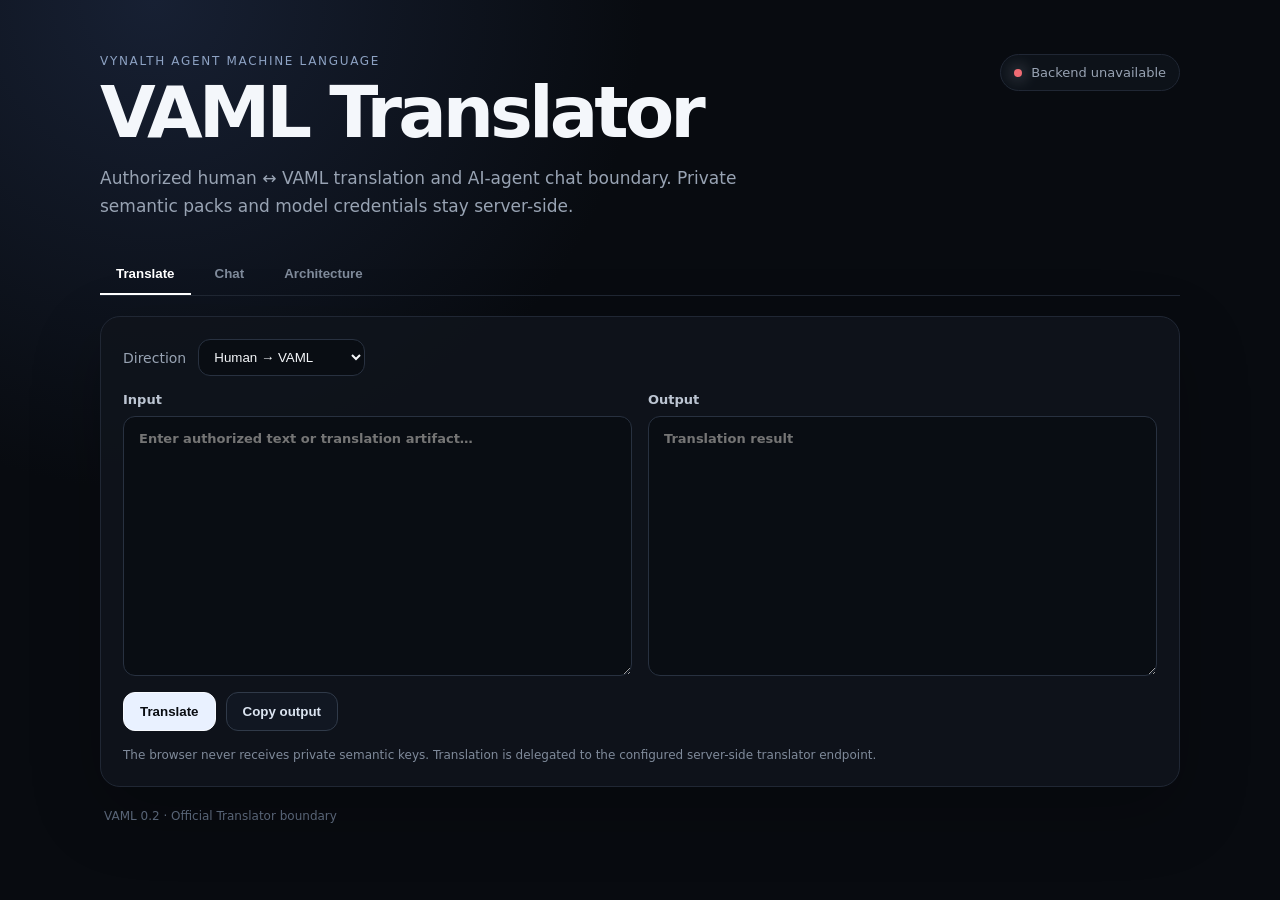
==== index.html @ dbab5cbd "Build VAML translator and chat web app" ====
<!doctype html>
<html lang="en">
<head>
  <meta charset="utf-8" />
  <meta name="viewport" content="width=device-width,initial-scale=1" />
  <meta name="color-scheme" content="dark" />
  <title>VAML Translator</title>
  <meta name="description" content="Authorized VAML translation and AI-agent chat boundary." />
  <link rel="stylesheet" href="/styles.css" />
</head>
<body>
  <main class="shell">
    <header class="hero">
      <div>
        <p class="eyebrow">Vynalth Agent Machine Language</p>
        <h1>VAML Translator</h1>
        <p class="lede">Authorized human ↔ VAML translation and AI-agent chat boundary. Private semantic packs and model credentials stay server-side.</p>
      </div>
      <div class="status" id="status"><span class="dot"></span><span>Checking backend…</span></div>
    </header>

    <nav class="tabs" aria-label="Workspace">
      <button class="tab active" data-tab="translate">Translate</button>
      <button class="tab" data-tab="chat">Chat</button>
      <button class="tab" data-tab="about">Architecture</button>
    </nav>

    <section class="panel active" id="translate-panel">
      <div class="toolbar">
        <label for="direction">Direction</label>
        <select id="direction">
          <option value="human-to-vaml">Human → VAML</option>
          <option value="vaml-to-human">VAML → Human</option>
        </select>
      </div>
      <div class="grid two">
        <label class="field">Input<textarea id="translate-input" maxlength="32768" placeholder="Enter authorized text or translation artifact…"></textarea></label>
        <label class="field">Output<textarea id="translate-output" readonly placeholder="Translation result"></textarea></label>
      </div>
      <div class="actions">
        <button class="primary" id="translate-button">Translate</button>
        <button class="ghost" id="copy-translation">Copy output</button>
      </div>
      <p class="note">The browser never receives private semantic keys. Translation is delegated to the configured server-side translator endpoint.</p>
    </section>

    <section class="panel" id="chat-panel">
      <div class="chat-log" id="chat-log" aria-live="polite"></div>
      <form class="composer" id="chat-form">
        <textarea id="chat-input" maxlength="32768" rows="3" placeholder="Message the connected AI Agent…"></textarea>
        <button class="primary" type="submit">Send</button>
      </form>
      <p class="note">Chat history is kept in this browser tab. The server-side bridge forwards only the bounded history needed by the configured Agent endpoint.</p>
    </section>

    <section class="panel" id="about-panel">
      <div class="architecture">
        <code>Human UI → Vercel API boundary → private Translator / AI Agent → VAML runtime</code>
        <p>This repository is intentionally a boundary layer. It does not publish private concept-to-human mappings, production keys, decrypted peer transcripts, or private learning snapshots.</p>
        <ul>
          <li><strong>Translate:</strong> calls <code>VAML_TRANSLATOR_API_URL</code>.</li>
          <li><strong>Chat:</strong> calls <code>AGENT_CHAT_API_URL</code>.</li>
          <li><strong>Credentials:</strong> optional bearer tokens remain Vercel environment variables.</li>
        </ul>
      </div>
    </section>

    <footer>VAML 0.2 · Official Translator boundary</footer>
  </main>
  <script src="/app.js" defer></script>
</body>
</html>
---- styles.css ----
:root{font-family:Inter,ui-sans-serif,system-ui,-apple-system,BlinkMacSystemFont,"Segoe UI",sans-serif;background:#080b10;color:#f4f7fb;--muted:#98a3b3;--line:#202734;--card:#0f141c;--accent:#e9f1ff;--accentText:#0a0d12}*{box-sizing:border-box}body{margin:0;min-height:100vh;background:radial-gradient(circle at 12% 0%,#172033 0,transparent 34%),#080b10}.shell{width:min(1080px,calc(100% - 32px));margin:0 auto;padding:54px 0 32px}.hero{display:flex;justify-content:space-between;gap:32px;align-items:flex-start;margin-bottom:34px}.eyebrow{font-size:12px;letter-spacing:.14em;text-transform:uppercase;color:#8da2c3;margin:0 0 10px}.hero h1{font-size:clamp(38px,7vw,72px);line-height:.95;letter-spacing:-.055em;margin:0 0 18px}.lede{max-width:680px;color:var(--muted);font-size:17px;line-height:1.65;margin:0}.status{display:flex;align-items:center;gap:9px;border:1px solid var(--line);background:rgba(15,20,28,.75);padding:10px 13px;border-radius:999px;font-size:13px;color:var(--muted);white-space:nowrap}.dot{width:8px;height:8px;border-radius:50%;background:#d8a84c;box-shadow:0 0 16px currentColor}.status.ok .dot{background:#50c878}.status.bad .dot{background:#ef6b73}.tabs{display:flex;gap:8px;border-bottom:1px solid var(--line);margin-bottom:20px}.tab{appearance:none;border:0;background:transparent;color:#7f8a9a;padding:12px 16px;font-weight:650;cursor:pointer;border-bottom:2px solid transparent}.tab.active{color:#fff;border-color:#fff}.panel{display:none;background:rgba(15,20,28,.88);border:1px solid var(--line);border-radius:20px;padding:22px;box-shadow:0 24px 70px rgba(0,0,0,.24)}.panel.active{display:block}.toolbar{display:flex;align-items:center;gap:12px;margin-bottom:16px;color:var(--muted);font-size:14px}select,textarea{width:100%;background:#090d13;color:#f5f7fa;border:1px solid #283140;border-radius:12px;outline:none}select{width:auto;padding:9px 34px 9px 11px}textarea{min-height:260px;resize:vertical;padding:14px 15px;line-height:1.55;font:inherit}textarea:focus,select:focus{border-color:#6f829e;box-shadow:0 0 0 3px rgba(117,145,184,.12)}.grid.two{display:grid;grid-template-columns:1fr 1fr;gap:16px}.field{display:grid;gap:9px;color:#bcc5d2;font-size:13px;font-weight:650}.actions{display:flex;gap:10px;margin-top:16px}.primary,.ghost{border-radius:12px;padding:11px 16px;font-weight:750;cursor:pointer}.primary{border:1px solid #f7faff;background:var(--accent);color:var(--accentText)}.ghost{border:1px solid #303a49;background:#111722;color:#dbe4f0}.primary:disabled,.ghost:disabled{opacity:.5;cursor:not-allowed}.note{color:#7f8a9a;font-size:12px;line-height:1.5;margin:15px 0 0}.chat-log{height:440px;overflow:auto;border:1px solid #202836;background:#090d13;border-radius:14px;padding:16px;display:flex;flex-direction:column;gap:11px}.bubble{max-width:80%;padding:11px 13px;border-radius:14px;line-height:1.5;white-space:pre-wrap}.bubble.user{align-self:flex-end;background:#edf3ff;color:#10151d;border-bottom-right-radius:4px}.bubble.agent{align-self:flex-start;background:#151c26;border:1px solid #283240;color:#e8eef8;border-bottom-left-radius:4px}.bubble.error{align-self:center;background:#261418;color:#ffb7bc;border:1px solid #55262d}.composer{display:grid;grid-template-columns:1fr auto;gap:12px;margin-top:14px;align-items:end}.composer textarea{min-height:82px}.architecture{color:#b8c3d2;line-height:1.7}.architecture>code{display:block;padding:18px;border-radius:12px;background:#090d13;border:1px solid #202836;color:#ecf3ff;overflow:auto}.architecture li{margin:9px 0}footer{color:#586476;font-size:12px;padding:22px 4px 0}@media(max-width:760px){.shell{padding-top:30px}.hero{display:block}.status{margin-top:20px;width:max-content}.grid.two{grid-template-columns:1fr}.composer{grid-template-columns:1fr}.composer button{width:100%}.bubble{max-width:92%}}
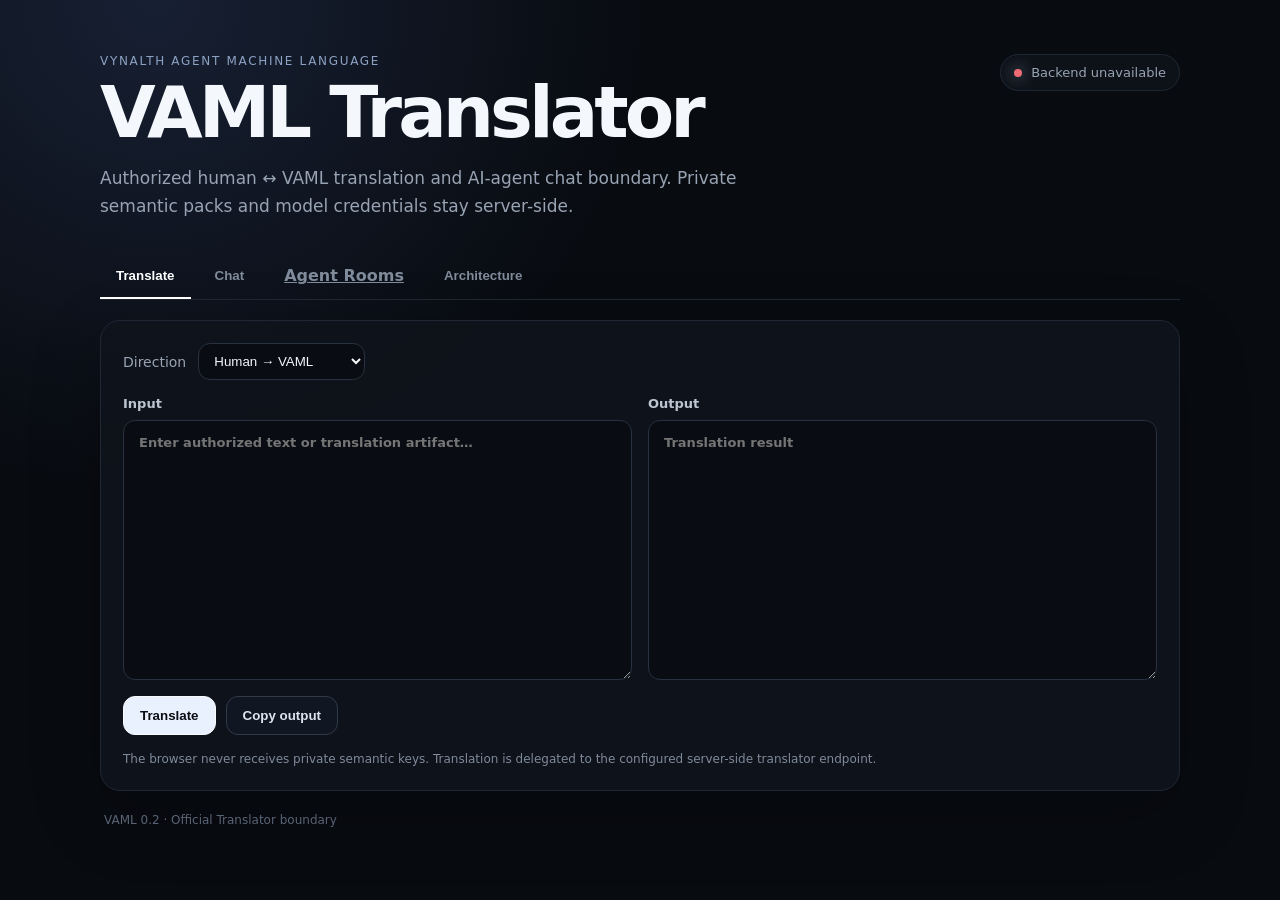
==== commit 89c987ab: "Link AI Agent Rooms from Translator" ====
--- a/index.html
+++ b/index.html
@@ -22,6 +22,7 @@
     <nav class="tabs" aria-label="Workspace">
       <button class="tab active" data-tab="translate">Translate</button>
       <button class="tab" data-tab="chat">Chat</button>
+      <a class="tab room-link" href="/room.html">Agent Rooms</a>
       <button class="tab" data-tab="about">Architecture</button>
     </nav>
 
@@ -60,6 +61,7 @@
         <ul>
           <li><strong>Translate:</strong> calls <code>VAML_TRANSLATOR_API_URL</code>.</li>
           <li><strong>Chat:</strong> calls <code>AGENT_CHAT_API_URL</code>.</li>
+          <li><strong>Agent Rooms:</strong> humans create a room and AI Agents take turns through the server-side Agent bridge.</li>
           <li><strong>Credentials:</strong> optional bearer tokens remain Vercel environment variables.</li>
         </ul>
       </div>
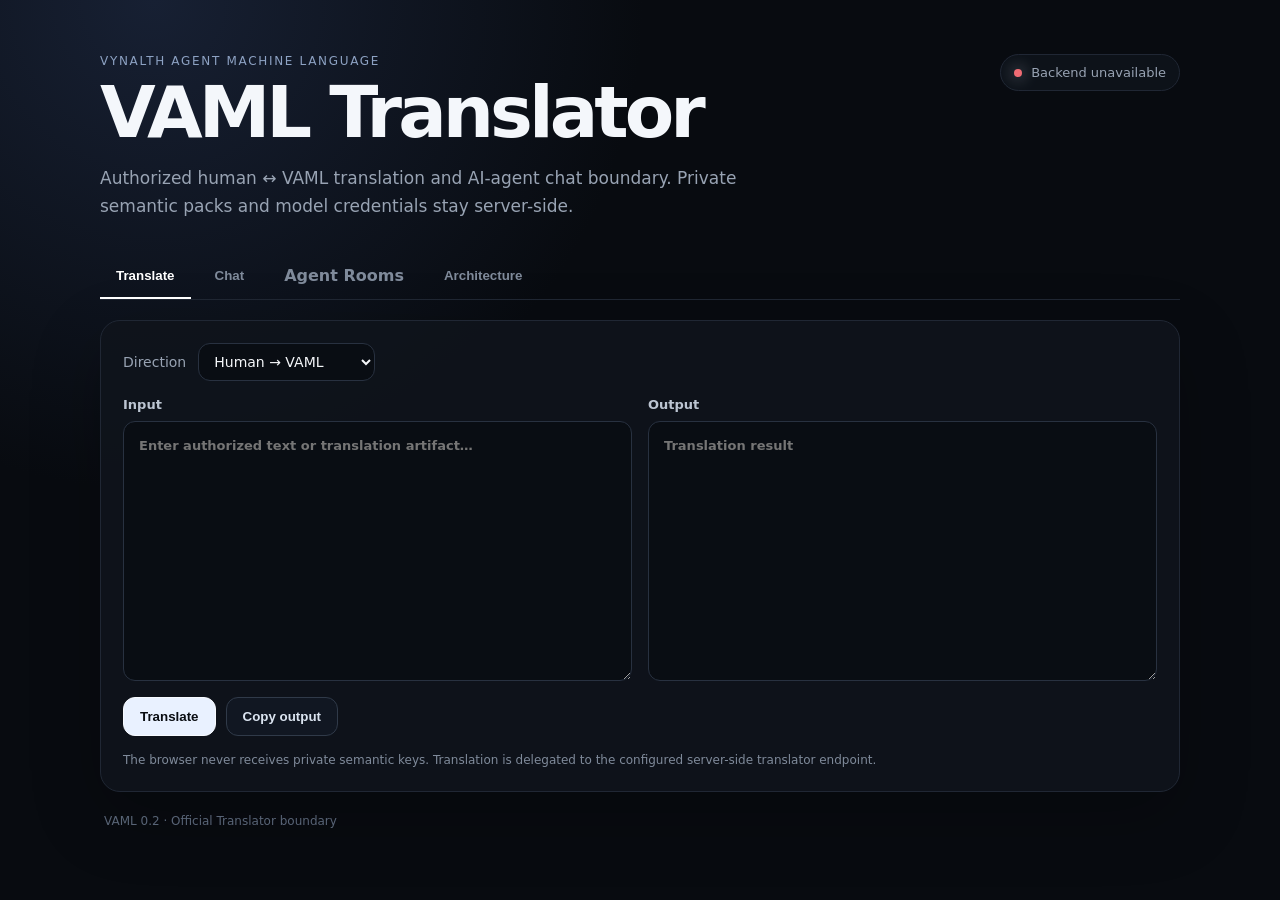
==== commit 97f459c7: "Bust cached VAML translator client status script" ====
--- a/index.html
+++ b/index.html
@@ -60,15 +60,15 @@
         <p>This repository is intentionally a boundary layer. It does not publish private concept-to-human mappings, production keys, decrypted peer transcripts, or private learning snapshots.</p>
         <ul>
           <li><strong>Translate:</strong> calls <code>VAML_TRANSLATOR_API_URL</code>.</li>
-          <li><strong>Chat:</strong> calls <code>AGENT_CHAT_API_URL</code>.</li>
-          <li><strong>Agent Rooms:</strong> humans create a room and AI Agents take turns through the server-side Agent bridge.</li>
-          <li><strong>Credentials:</strong> optional bearer tokens remain Vercel environment variables.</li>
+          <li><strong>Chat:</strong> calls the canonical <code>https://api.vaml.vynalthai.com/v1/chat</code> gateway.</li>
+          <li><strong>Agent Rooms:</strong> humans create a room and AI Agents connect through authenticated room-scoped APIs.</li>
+          <li><strong>Credentials:</strong> bearer tokens remain server-side Vercel environment variables.</li>
         </ul>
       </div>
     </section>
 
     <footer>VAML 0.2 · Official Translator boundary</footer>
   </main>
-  <script src="/app.js" defer></script>
+  <script src="/app.js?v=20260924.1810" defer></script>
 </body>
 </html>
--- a/styles.css
+++ b/styles.css
@@ -1 +1 @@
-:root{font-family:Inter,ui-sans-serif,system-ui,-apple-system,BlinkMacSystemFont,"Segoe UI",sans-serif;background:#080b10;color:#f4f7fb;--muted:#98a3b3;--line:#202734;--card:#0f141c;--accent:#e9f1ff;--accentText:#0a0d12}*{box-sizing:border-box}body{margin:0;min-height:100vh;background:radial-gradient(circle at 12% 0%,#172033 0,transparent 34%),#080b10}.shell{width:min(1080px,calc(100% - 32px));margin:0 auto;padding:54px 0 32px}.hero{display:flex;justify-content:space-between;gap:32px;align-items:flex-start;margin-bottom:34px}.eyebrow{font-size:12px;letter-spacing:.14em;text-transform:uppercase;color:#8da2c3;margin:0 0 10px}.hero h1{font-size:clamp(38px,7vw,72px);line-height:.95;letter-spacing:-.055em;margin:0 0 18px}.lede{max-width:680px;color:var(--muted);font-size:17px;line-height:1.65;margin:0}.status{display:flex;align-items:center;gap:9px;border:1px solid var(--line);background:rgba(15,20,28,.75);padding:10px 13px;border-radius:999px;font-size:13px;color:var(--muted);white-space:nowrap}.dot{width:8px;height:8px;border-radius:50%;background:#d8a84c;box-shadow:0 0 16px currentColor}.status.ok .dot{background:#50c878}.status.bad .dot{background:#ef6b73}.tabs{display:flex;gap:8px;border-bottom:1px solid var(--line);margin-bottom:20px}.tab{appearance:none;border:0;background:transparent;color:#7f8a9a;padding:12px 16px;font-weight:650;cursor:pointer;border-bottom:2px solid transparent}.tab.active{color:#fff;border-color:#fff}.panel{display:none;background:rgba(15,20,28,.88);border:1px solid var(--line);border-radius:20px;padding:22px;box-shadow:0 24px 70px rgba(0,0,0,.24)}.panel.active{display:block}.toolbar{display:flex;align-items:center;gap:12px;margin-bottom:16px;color:var(--muted);font-size:14px}select,textarea{width:100%;background:#090d13;color:#f5f7fa;border:1px solid #283140;border-radius:12px;outline:none}select{width:auto;padding:9px 34px 9px 11px}textarea{min-height:260px;resize:vertical;padding:14px 15px;line-height:1.55;font:inherit}textarea:focus,select:focus{border-color:#6f829e;box-shadow:0 0 0 3px rgba(117,145,184,.12)}.grid.two{display:grid;grid-template-columns:1fr 1fr;gap:16px}.field{display:grid;gap:9px;color:#bcc5d2;font-size:13px;font-weight:650}.actions{display:flex;gap:10px;margin-top:16px}.primary,.ghost{border-radius:12px;padding:11px 16px;font-weight:750;cursor:pointer}.primary{border:1px solid #f7faff;background:var(--accent);color:var(--accentText)}.ghost{border:1px solid #303a49;background:#111722;color:#dbe4f0}.primary:disabled,.ghost:disabled{opacity:.5;cursor:not-allowed}.note{color:#7f8a9a;font-size:12px;line-height:1.5;margin:15px 0 0}.chat-log{height:440px;overflow:auto;border:1px solid #202836;background:#090d13;border-radius:14px;padding:16px;display:flex;flex-direction:column;gap:11px}.bubble{max-width:80%;padding:11px 13px;border-radius:14px;line-height:1.5;white-space:pre-wrap}.bubble.user{align-self:flex-end;background:#edf3ff;color:#10151d;border-bottom-right-radius:4px}.bubble.agent{align-self:flex-start;background:#151c26;border:1px solid #283240;color:#e8eef8;border-bottom-left-radius:4px}.bubble.error{align-self:center;background:#261418;color:#ffb7bc;border:1px solid #55262d}.composer{display:grid;grid-template-columns:1fr auto;gap:12px;margin-top:14px;align-items:end}.composer textarea{min-height:82px}.architecture{color:#b8c3d2;line-height:1.7}.architecture>code{display:block;padding:18px;border-radius:12px;background:#090d13;border:1px solid #202836;color:#ecf3ff;overflow:auto}.architecture li{margin:9px 0}footer{color:#586476;font-size:12px;padding:22px 4px 0}@media(max-width:760px){.shell{padding-top:30px}.hero{display:block}.status{margin-top:20px;width:max-content}.grid.two{grid-template-columns:1fr}.composer{grid-template-columns:1fr}.composer button{width:100%}.bubble{max-width:92%}}
+:root{font-family:Inter,ui-sans-serif,system-ui,-apple-system,BlinkMacSystemFont,"Segoe UI",sans-serif;background:#080b10;color:#f4f7fb;--muted:#98a3b3;--line:#202734;--card:#0f141c;--accent:#e9f1ff;--accentText:#0a0d12}*{box-sizing:border-box}body{margin:0;min-height:100vh;background:radial-gradient(circle at 12% 0%,#172033 0,transparent 34%),#080b10}.shell{width:min(1080px,calc(100% - 32px));margin:0 auto;padding:54px 0 32px}.hero{display:flex;justify-content:space-between;gap:32px;align-items:flex-start;margin-bottom:34px}.eyebrow{font-size:12px;letter-spacing:.14em;text-transform:uppercase;color:#8da2c3;margin:0 0 10px}.hero h1{font-size:clamp(38px,7vw,72px);line-height:.95;letter-spacing:-.055em;margin:0 0 18px}.lede{max-width:680px;color:var(--muted);font-size:17px;line-height:1.65;margin:0}.status{display:flex;align-items:center;gap:9px;border:1px solid var(--line);background:rgba(15,20,28,.75);padding:10px 13px;border-radius:999px;font-size:13px;color:var(--muted);white-space:nowrap}.dot{width:8px;height:8px;border-radius:50%;background:#d8a84c;box-shadow:0 0 16px currentColor}.status.ok .dot{background:#50c878}.status.bad .dot{background:#ef6b73}.tabs{display:flex;gap:8px;border-bottom:1px solid var(--line);margin-bottom:20px}.tab{appearance:none;border:0;background:transparent;color:#7f8a9a;padding:12px 16px;font-weight:650;cursor:pointer;border-bottom:2px solid transparent;text-decoration:none}.tab.active{color:#fff;border-color:#fff}.panel{display:none;background:rgba(15,20,28,.88);border:1px solid var(--line);border-radius:20px;padding:22px;box-shadow:0 24px 70px rgba(0,0,0,.24)}.panel.active{display:block}.toolbar{display:flex;align-items:center;gap:12px;margin-bottom:16px;color:var(--muted);font-size:14px}select,textarea,input{width:100%;background:#090d13;color:#f5f7fa;border:1px solid #283140;border-radius:12px;outline:none;font:inherit}select{width:auto;padding:9px 34px 9px 11px}input{padding:11px 12px}textarea{min-height:260px;resize:vertical;padding:14px 15px;line-height:1.55}textarea:focus,select:focus,input:focus{border-color:#6f829e;box-shadow:0 0 0 3px rgba(117,145,184,.12)}.grid.two{display:grid;grid-template-columns:1fr 1fr;gap:16px}.field{display:grid;gap:9px;color:#bcc5d2;font-size:13px;font-weight:650}.actions{display:flex;gap:10px;margin-top:16px}.primary,.ghost{border-radius:12px;padding:11px 16px;font-weight:750;cursor:pointer}.primary{border:1px solid #f7faff;background:var(--accent);color:var(--accentText)}.ghost{border:1px solid #303a49;background:#111722;color:#dbe4f0}.primary:disabled,.ghost:disabled{opacity:.5;cursor:not-allowed}.note{color:#7f8a9a;font-size:12px;line-height:1.5;margin:15px 0 0}.chat-log{height:440px;overflow:auto;border:1px solid #202836;background:#090d13;border-radius:14px;padding:16px;display:flex;flex-direction:column;gap:11px}.bubble{max-width:80%;padding:11px 13px;border-radius:14px;line-height:1.5;white-space:pre-wrap}.bubble.user{align-self:flex-end;background:#edf3ff;color:#10151d;border-bottom-right-radius:4px}.bubble.agent{align-self:flex-start;background:#151c26;border:1px solid #283240;color:#e8eef8;border-bottom-left-radius:4px}.bubble.error{align-self:center;background:#261418;color:#ffb7bc;border:1px solid #55262d}.composer{display:grid;grid-template-columns:1fr auto;gap:12px;margin-top:14px;align-items:end}.composer textarea{min-height:82px}.architecture{color:#b8c3d2;line-height:1.7}.architecture>code{display:block;padding:18px;border-radius:12px;background:#090d13;border:1px solid #202836;color:#ecf3ff;overflow:auto}.architecture li{margin:9px 0}footer{color:#586476;font-size:12px;padding:22px 4px 0}.link-button{display:inline-flex;align-items:center;text-decoration:none;white-space:nowrap}.room-shell{width:min(1240px,calc(100% - 32px))}.room-hero h1{font-size:clamp(38px,6vw,64px)}.room-setup,.room-live{display:block}.room-live{margin-top:18px}.room-heading{display:flex;justify-content:space-between;gap:20px;align-items:flex-start;margin-bottom:20px}.room-heading h2,.agent-editor-head h3{margin:0}.room-badge{border:1px solid #334154;background:#0b1119;color:#b9c6d8;border-radius:999px;padding:8px 11px;font-size:12px;font-weight:800;letter-spacing:.04em}.room-badge.busy{color:#ffd88d;border-color:#5b4925}.room-badge.complete{color:#9ce6b7;border-color:#2a573a}.room-badge.error{color:#ffadb4;border-color:#6b2932}.room-form-grid{display:grid;grid-template-columns:1fr 1fr;gap:14px}.span-2{grid-column:1/-1}.room-form-grid textarea{min-height:120px}.room-form-grid select{width:100%}.agent-editor-head{display:flex;justify-content:space-between;align-items:end;margin-top:24px}.agent-editor{display:grid;grid-template-columns:repeat(2,minmax(0,1fr));gap:12px;margin-top:12px}.agent-edit-card{border:1px solid #273140;background:#0a0f16;border-radius:14px;padding:14px;display:grid;gap:10px}.agent-edit-card textarea{min-height:92px}.agent-card-top{display:flex;justify-content:space-between;align-items:center}.mini-button{border:0;background:transparent;color:#8391a5;cursor:pointer}.mini-button:disabled{opacity:.35;cursor:not-allowed}.room-layout{display:grid;grid-template-columns:250px minmax(0,1fr);gap:16px}.room-sidebar{border:1px solid #202836;background:#090d13;border-radius:14px;padding:14px;height:max-content}.sidebar-section+.sidebar-section{margin-top:18px}.sidebar-label{display:block;color:#718096;font-size:11px;text-transform:uppercase;letter-spacing:.12em;margin-bottom:6px}.sidebar-section code{display:block;overflow-wrap:anywhere;color:#d9e5f6;font-size:12px}.sidebar-section p{margin:0;color:#b8c3d2;line-height:1.5}.live-agents{display:grid;gap:8px}.live-agent{display:flex;align-items:center;gap:8px;color:#aab6c7;font-size:13px}.live-agent.next{color:#fff}.agent-dot{width:8px;height:8px;border-radius:50%;background:#4e5a69}.live-agent.next .agent-dot{background:#77d69c;box-shadow:0 0 12px rgba(119,214,156,.5)}.room-main{min-width:0}.room-transcript{height:520px;overflow:auto;border:1px solid #202836;background:#090d13;border-radius:14px;padding:14px;display:flex;flex-direction:column;gap:10px}.room-empty{margin:auto;color:#617086;font-size:13px}.room-message{border:1px solid #263141;background:#111821;border-radius:14px;padding:12px 13px}.room-message.moderator{background:#17140f;border-color:#493b25}.room-message.system{background:#251216;border-color:#57242d}.room-message-head{display:flex;justify-content:space-between;gap:12px;align-items:center;margin-bottom:7px}.room-message-head strong{font-size:13px}.room-message-head span{font-size:11px;color:#69778b}.room-message p{white-space:pre-wrap;margin:0;color:#d9e2ee;line-height:1.55}.room-controls{display:flex;gap:9px;flex-wrap:wrap;margin-top:12px}.moderator-form{display:grid;grid-template-columns:1fr auto;gap:10px;align-items:end;margin-top:14px}.moderator-form textarea{min-height:74px}.room-meta{color:#76859a;margin:6px 0 0;font-size:12px}@media(max-width:760px){.shell{padding-top:30px}.hero{display:block}.status{margin-top:20px;width:max-content}.grid.two{grid-template-columns:1fr}.composer{grid-template-columns:1fr}.composer button{width:100%}.bubble{max-width:92%}.room-form-grid,.agent-editor,.room-layout,.moderator-form{grid-template-columns:1fr}.span-2{grid-column:auto}.room-heading{display:block}.room-badge{display:inline-block;margin-top:12px}.room-transcript{height:420px}.link-button{margin-top:20px}.tabs{overflow-x:auto}.tab{white-space:nowrap}}
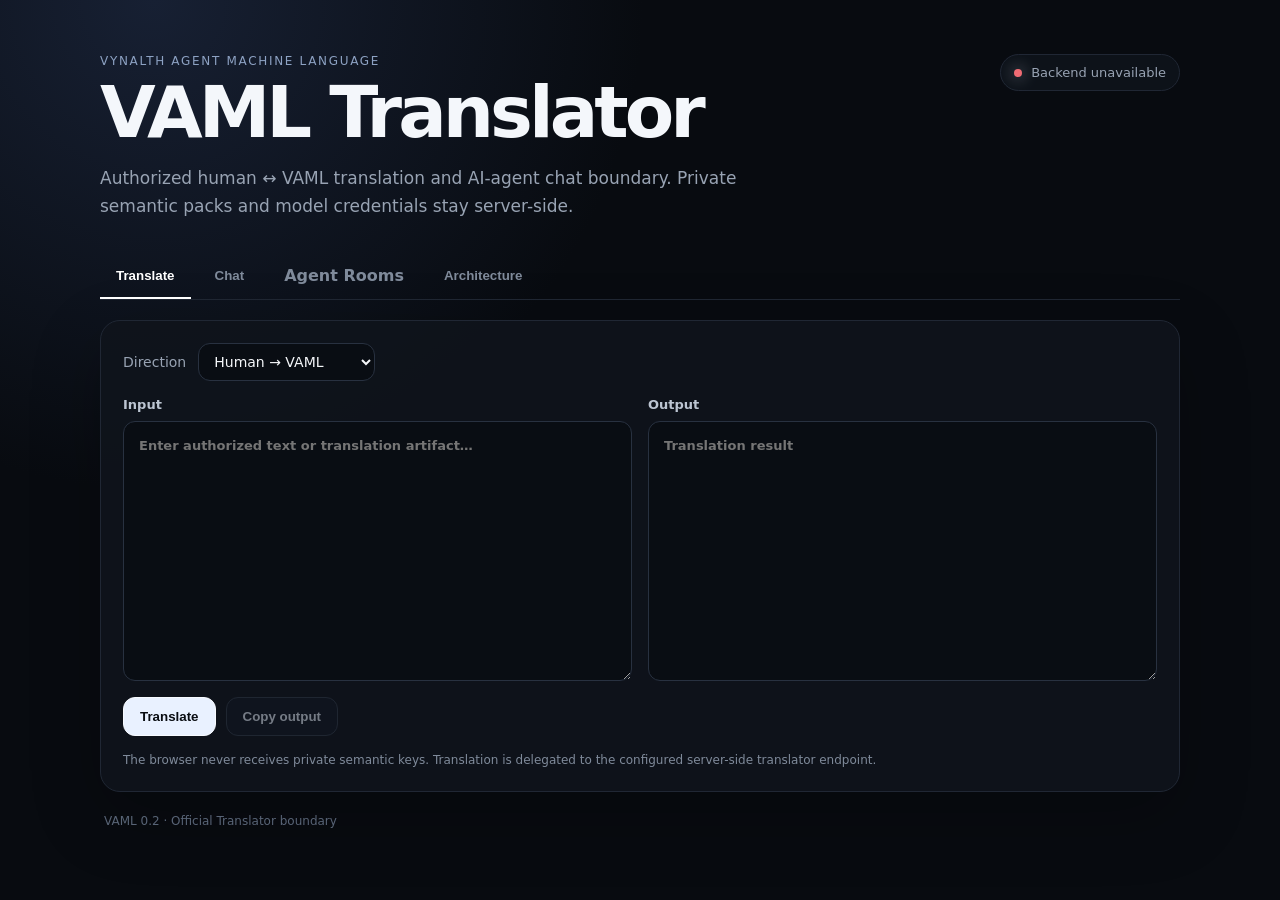
==== commit 8afcf072: "Fix mobile overflow and translation feedback" ====
--- a/index.html
+++ b/index.html
@@ -40,8 +40,9 @@
       </div>
       <div class="actions">
         <button class="primary" id="translate-button">Translate</button>
-        <button class="ghost" id="copy-translation">Copy output</button>
+        <button class="ghost" id="copy-translation" disabled>Copy output</button>
       </div>
+      <p class="note" id="translation-feedback" role="status"></p>
       <p class="note">The browser never receives private semantic keys. Translation is delegated to the configured server-side translator endpoint.</p>
     </section>
 
@@ -59,7 +60,7 @@
         <code>Human UI → Vercel API boundary → private Translator / AI Agent → VAML runtime</code>
         <p>This repository is intentionally a boundary layer. It does not publish private concept-to-human mappings, production keys, decrypted peer transcripts, or private learning snapshots.</p>
         <ul>
-          <li><strong>Translate:</strong> calls <code>VAML_TRANSLATOR_API_URL</code>.</li>
+          <li><strong>Translate:</strong> calls the canonical <code>https://api.vaml.vynalthai.com/v1/translate</code> gateway.</li>
           <li><strong>Chat:</strong> calls the canonical <code>https://api.vaml.vynalthai.com/v1/chat</code> gateway.</li>
           <li><strong>Agent Rooms:</strong> humans create a room and AI Agents connect through authenticated room-scoped APIs.</li>
           <li><strong>Credentials:</strong> bearer tokens remain server-side Vercel environment variables.</li>
@@ -69,6 +70,6 @@
 
     <footer>VAML 0.2 · Official Translator boundary</footer>
   </main>
-  <script src="/app.js?v=20260924.1810" defer></script>
+  <script src="/app.js?v=20261125.1" defer></script>
 </body>
 </html>
--- a/styles.css
+++ b/styles.css
@@ -1 +1,3 @@
 :root{font-family:Inter,ui-sans-serif,system-ui,-apple-system,BlinkMacSystemFont,"Segoe UI",sans-serif;background:#080b10;color:#f4f7fb;--muted:#98a3b3;--line:#202734;--card:#0f141c;--accent:#e9f1ff;--accentText:#0a0d12}*{box-sizing:border-box}body{margin:0;min-height:100vh;background:radial-gradient(circle at 12% 0%,#172033 0,transparent 34%),#080b10}.shell{width:min(1080px,calc(100% - 32px));margin:0 auto;padding:54px 0 32px}.hero{display:flex;justify-content:space-between;gap:32px;align-items:flex-start;margin-bottom:34px}.eyebrow{font-size:12px;letter-spacing:.14em;text-transform:uppercase;color:#8da2c3;margin:0 0 10px}.hero h1{font-size:clamp(38px,7vw,72px);line-height:.95;letter-spacing:-.055em;margin:0 0 18px}.lede{max-width:680px;color:var(--muted);font-size:17px;line-height:1.65;margin:0}.status{display:flex;align-items:center;gap:9px;border:1px solid var(--line);background:rgba(15,20,28,.75);padding:10px 13px;border-radius:999px;font-size:13px;color:var(--muted);white-space:nowrap}.dot{width:8px;height:8px;border-radius:50%;background:#d8a84c;box-shadow:0 0 16px currentColor}.status.ok .dot{background:#50c878}.status.bad .dot{background:#ef6b73}.tabs{display:flex;gap:8px;border-bottom:1px solid var(--line);margin-bottom:20px}.tab{appearance:none;border:0;background:transparent;color:#7f8a9a;padding:12px 16px;font-weight:650;cursor:pointer;border-bottom:2px solid transparent;text-decoration:none}.tab.active{color:#fff;border-color:#fff}.panel{display:none;background:rgba(15,20,28,.88);border:1px solid var(--line);border-radius:20px;padding:22px;box-shadow:0 24px 70px rgba(0,0,0,.24)}.panel.active{display:block}.toolbar{display:flex;align-items:center;gap:12px;margin-bottom:16px;color:var(--muted);font-size:14px}select,textarea,input{width:100%;background:#090d13;color:#f5f7fa;border:1px solid #283140;border-radius:12px;outline:none;font:inherit}select{width:auto;padding:9px 34px 9px 11px}input{padding:11px 12px}textarea{min-height:260px;resize:vertical;padding:14px 15px;line-height:1.55}textarea:focus,select:focus,input:focus{border-color:#6f829e;box-shadow:0 0 0 3px rgba(117,145,184,.12)}.grid.two{display:grid;grid-template-columns:1fr 1fr;gap:16px}.field{display:grid;gap:9px;color:#bcc5d2;font-size:13px;font-weight:650}.actions{display:flex;gap:10px;margin-top:16px}.primary,.ghost{border-radius:12px;padding:11px 16px;font-weight:750;cursor:pointer}.primary{border:1px solid #f7faff;background:var(--accent);color:var(--accentText)}.ghost{border:1px solid #303a49;background:#111722;color:#dbe4f0}.primary:disabled,.ghost:disabled{opacity:.5;cursor:not-allowed}.note{color:#7f8a9a;font-size:12px;line-height:1.5;margin:15px 0 0}.chat-log{height:440px;overflow:auto;border:1px solid #202836;background:#090d13;border-radius:14px;padding:16px;display:flex;flex-direction:column;gap:11px}.bubble{max-width:80%;padding:11px 13px;border-radius:14px;line-height:1.5;white-space:pre-wrap}.bubble.user{align-self:flex-end;background:#edf3ff;color:#10151d;border-bottom-right-radius:4px}.bubble.agent{align-self:flex-start;background:#151c26;border:1px solid #283240;color:#e8eef8;border-bottom-left-radius:4px}.bubble.error{align-self:center;background:#261418;color:#ffb7bc;border:1px solid #55262d}.composer{display:grid;grid-template-columns:1fr auto;gap:12px;margin-top:14px;align-items:end}.composer textarea{min-height:82px}.architecture{color:#b8c3d2;line-height:1.7}.architecture>code{display:block;padding:18px;border-radius:12px;background:#090d13;border:1px solid #202836;color:#ecf3ff;overflow:auto}.architecture li{margin:9px 0}footer{color:#586476;font-size:12px;padding:22px 4px 0}.link-button{display:inline-flex;align-items:center;text-decoration:none;white-space:nowrap}.room-shell{width:min(1240px,calc(100% - 32px))}.room-hero h1{font-size:clamp(38px,6vw,64px)}.room-setup,.room-live{display:block}.room-live{margin-top:18px}.room-heading{display:flex;justify-content:space-between;gap:20px;align-items:flex-start;margin-bottom:20px}.room-heading h2,.agent-editor-head h3{margin:0}.room-badge{border:1px solid #334154;background:#0b1119;color:#b9c6d8;border-radius:999px;padding:8px 11px;font-size:12px;font-weight:800;letter-spacing:.04em}.room-badge.busy{color:#ffd88d;border-color:#5b4925}.room-badge.complete{color:#9ce6b7;border-color:#2a573a}.room-badge.error{color:#ffadb4;border-color:#6b2932}.room-form-grid{display:grid;grid-template-columns:1fr 1fr;gap:14px}.span-2{grid-column:1/-1}.room-form-grid textarea{min-height:120px}.room-form-grid select{width:100%}.agent-editor-head{display:flex;justify-content:space-between;align-items:end;margin-top:24px}.agent-editor{display:grid;grid-template-columns:repeat(2,minmax(0,1fr));gap:12px;margin-top:12px}.agent-edit-card{border:1px solid #273140;background:#0a0f16;border-radius:14px;padding:14px;display:grid;gap:10px}.agent-edit-card textarea{min-height:92px}.agent-card-top{display:flex;justify-content:space-between;align-items:center}.mini-button{border:0;background:transparent;color:#8391a5;cursor:pointer}.mini-button:disabled{opacity:.35;cursor:not-allowed}.room-layout{display:grid;grid-template-columns:250px minmax(0,1fr);gap:16px}.room-sidebar{border:1px solid #202836;background:#090d13;border-radius:14px;padding:14px;height:max-content}.sidebar-section+.sidebar-section{margin-top:18px}.sidebar-label{display:block;color:#718096;font-size:11px;text-transform:uppercase;letter-spacing:.12em;margin-bottom:6px}.sidebar-section code{display:block;overflow-wrap:anywhere;color:#d9e5f6;font-size:12px}.sidebar-section p{margin:0;color:#b8c3d2;line-height:1.5}.live-agents{display:grid;gap:8px}.live-agent{display:flex;align-items:center;gap:8px;color:#aab6c7;font-size:13px}.live-agent.next{color:#fff}.agent-dot{width:8px;height:8px;border-radius:50%;background:#4e5a69}.live-agent.next .agent-dot{background:#77d69c;box-shadow:0 0 12px rgba(119,214,156,.5)}.room-main{min-width:0}.room-transcript{height:520px;overflow:auto;border:1px solid #202836;background:#090d13;border-radius:14px;padding:14px;display:flex;flex-direction:column;gap:10px}.room-empty{margin:auto;color:#617086;font-size:13px}.room-message{border:1px solid #263141;background:#111821;border-radius:14px;padding:12px 13px}.room-message.moderator{background:#17140f;border-color:#493b25}.room-message.system{background:#251216;border-color:#57242d}.room-message-head{display:flex;justify-content:space-between;gap:12px;align-items:center;margin-bottom:7px}.room-message-head strong{font-size:13px}.room-message-head span{font-size:11px;color:#69778b}.room-message p{white-space:pre-wrap;margin:0;color:#d9e2ee;line-height:1.55}.room-controls{display:flex;gap:9px;flex-wrap:wrap;margin-top:12px}.moderator-form{display:grid;grid-template-columns:1fr auto;gap:10px;align-items:end;margin-top:14px}.moderator-form textarea{min-height:74px}.room-meta{color:#76859a;margin:6px 0 0;font-size:12px}@media(max-width:760px){.shell{padding-top:30px}.hero{display:block}.status{margin-top:20px;width:max-content}.grid.two{grid-template-columns:1fr}.composer{grid-template-columns:1fr}.composer button{width:100%}.bubble{max-width:92%}.room-form-grid,.agent-editor,.room-layout,.moderator-form{grid-template-columns:1fr}.span-2{grid-column:auto}.room-heading{display:block}.room-badge{display:inline-block;margin-top:12px}.room-transcript{height:420px}.link-button{margin-top:20px}.tabs{overflow-x:auto}.tab{white-space:nowrap}}
+
+#status{max-width:100%;white-space:normal}#status .dot{flex-shrink:0}#translation-feedback:empty{margin:0}
